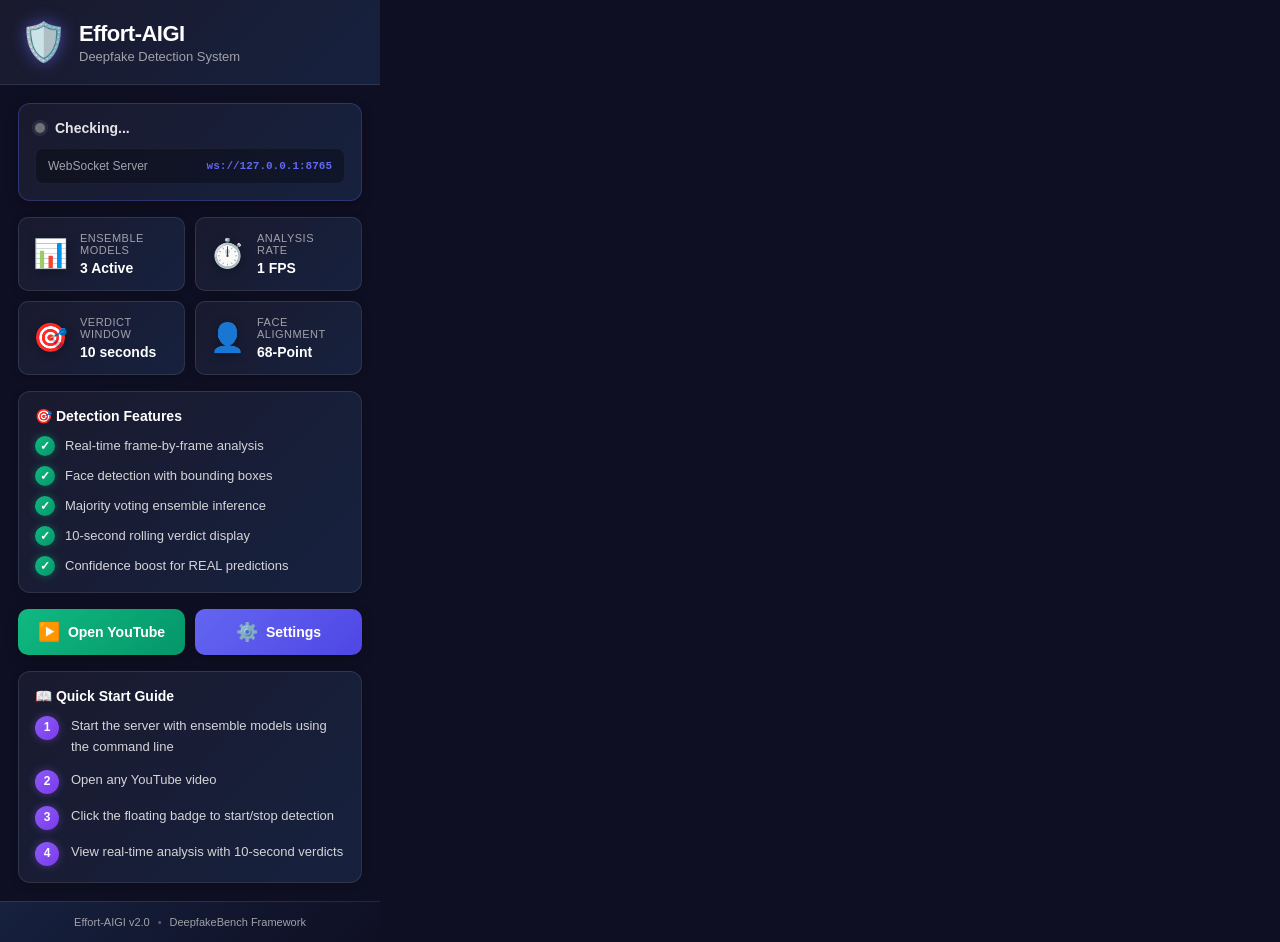
==== extension/popup.html @ 21207201 "First commit" ====
<!DOCTYPE html>
<html>
<head>
  <meta charset="UTF-8">
  <title>Effort-AIGI Deepfake Detector</title>
  <link rel="stylesheet" href="popup.css">
</head>
<body>
  <!-- Header -->
  <div class="header">
    <div class="logo-section">
      <div class="shield-icon">🛡️</div>
      <div class="title-section">
        <h1>Effort-AIGI</h1>
        <p>Deepfake Detection System</p>
      </div>
    </div>
  </div>

  <div class="content">
    <!-- Connection Status Card -->
    <div class="status-card">
      <div class="status-header">
        <div class="status-indicator-wrapper">
          <div class="status-indicator" id="server-status"></div>
          <span class="status-text" id="connection-status">Checking...</span>
        </div>
      </div>
      <div class="server-info">
        <span class="server-label">WebSocket Server</span>
        <span class="server-address">ws://127.0.0.1:8765</span>
      </div>
    </div>

    <!-- Detection Stats -->
    <div class="stats-grid">
      <div class="stat-card">
        <div class="stat-icon">📊</div>
        <div class="stat-content">
          <div class="stat-label">Ensemble Models</div>
          <div class="stat-value">3 Active</div>
        </div>
      </div>
      <div class="stat-card">
        <div class="stat-icon">⏱️</div>
        <div class="stat-content">
          <div class="stat-label">Analysis Rate</div>
          <div class="stat-value">1 FPS</div>
        </div>
      </div>
      <div class="stat-card">
        <div class="stat-icon">🎯</div>
        <div class="stat-content">
          <div class="stat-label">Verdict Window</div>
          <div class="stat-value">10 seconds</div>
        </div>
      </div>
      <div class="stat-card">
        <div class="stat-icon">👤</div>
        <div class="stat-content">
          <div class="stat-label">Face Alignment</div>
          <div class="stat-value">68-Point</div>
        </div>
      </div>
    </div>

    <!-- Features Section -->
    <div class="features-card">
      <h3 class="section-title">🎯 Detection Features</h3>
      <ul class="feature-list">
        <li>
          <span class="check-icon">✓</span>
          <span>Real-time frame-by-frame analysis</span>
        </li>
        <li>
          <span class="check-icon">✓</span>
          <span>Face detection with bounding boxes</span>
        </li>
        <li>
          <span class="check-icon">✓</span>
          <span>Majority voting ensemble inference</span>
        </li>
        <li>
          <span class="check-icon">✓</span>
          <span>10-second rolling verdict display</span>
        </li>
        <li>
          <span class="check-icon">✓</span>
          <span>Confidence boost for REAL predictions</span>
        </li>
      </ul>
    </div>

    <!-- Action Buttons -->
    <div class="action-buttons">
      <button class="btn btn-primary" id="open-youtube">
        <span class="btn-icon">▶️</span>
        <span>Open YouTube</span>
      </button>
      <button class="btn btn-secondary" id="open-settings">
        <span class="btn-icon">⚙️</span>
        <span>Settings</span>
      </button>
    </div>

    <!-- Instructions -->
    <div class="instructions-card">
      <h3 class="section-title">📖 Quick Start Guide</h3>
      <ol class="instructions-list">
        <li>
          <span class="step-number">1</span>
          <span>Start the server with ensemble models using the command line</span>
        </li>
        <li>
          <span class="step-number">2</span>
          <span>Open any YouTube video</span>
        </li>
        <li>
          <span class="step-number">3</span>
          <span>Click the floating badge to start/stop detection</span>
        </li>
        <li>
          <span class="step-number">4</span>
          <span>View real-time analysis with 10-second verdicts</span>
        </li>
      </ol>
    </div>
  </div>
  
  <div class="footer">
    <div class="footer-content">
      <span>Effort-AIGI v2.0</span>
      <span class="separator">•</span>
      <span>DeepfakeBench Framework</span>
    </div>
  </div>
  
  <script src="popup.js"></script>
</body>
</html>
---- extension/popup.css ----
/* Effort-AIGI - Modern Dark Theme */

* {
  margin: 0;
  padding: 0;
  box-sizing: border-box;
}

body {
  width: 380px;
  max-height: 600px;
  font-family: -apple-system, BlinkMacSystemFont, 'Segoe UI', Roboto, 'Helvetica Neue', sans-serif;
  background: #0f0f23;
  color: #e4e4e7;
  overflow-x: hidden;
  overflow-y: auto;
}

/* Custom Scrollbar */
body::-webkit-scrollbar {
  width: 6px;
}

body::-webkit-scrollbar-track {
  background: #1a1a2e;
}

body::-webkit-scrollbar-thumb {
  background: #3b3b5c;
  border-radius: 3px;
}

body::-webkit-scrollbar-thumb:hover {
  background: #4a4a6c;
}

/* Header */
.header {
  background: linear-gradient(135deg, #1a1a2e 0%, #16213e 100%);
  padding: 20px;
  border-bottom: 1px solid rgba(255, 255, 255, 0.1);
}

.logo-section {
  display: flex;
  align-items: center;
  gap: 12px;
}

.shield-icon {
  font-size: 38px;
  filter: drop-shadow(0 0 8px rgba(99, 102, 241, 0.6));
}

.title-section h1 {
  font-size: 22px;
  font-weight: 700;
  color: #ffffff;
  margin-bottom: 2px;
  letter-spacing: -0.5px;
}

.title-section p {
  font-size: 13px;
  color: #a1a1aa;
  font-weight: 500;
}

/* Content Area */
.content {
  padding: 18px;
}

/* Status Card */
.status-card {
  background: linear-gradient(135deg, #1a1a2e 0%, #16213e 100%);
  border: 1px solid rgba(99, 102, 241, 0.3);
  border-radius: 12px;
  padding: 16px;
  margin-bottom: 16px;
  box-shadow: 0 4px 12px rgba(0, 0, 0, 0.3);
}

.status-header {
  display: flex;
  align-items: center;
  justify-content: space-between;
  margin-bottom: 12px;
}

.status-indicator-wrapper {
  display: flex;
  align-items: center;
  gap: 10px;
}

.status-indicator {
  width: 10px;
  height: 10px;
  border-radius: 50%;
  background: #71717a;
  box-shadow: 0 0 0 3px rgba(113, 113, 122, 0.2);
  animation: pulse-checking 2s infinite;
}

.status-indicator.connected {
  background: #10b981;
  box-shadow: 0 0 12px rgba(16, 185, 129, 0.6);
  animation: pulse-connected 2s infinite;
}

.status-indicator.disconnected {
  background: #ef4444;
  box-shadow: 0 0 8px rgba(239, 68, 68, 0.5);
  animation: none;
}

@keyframes pulse-connected {
  0%, 100% {
    transform: scale(1);
    box-shadow: 0 0 12px rgba(16, 185, 129, 0.6);
  }
  50% {
    transform: scale(1.1);
    box-shadow: 0 0 16px rgba(16, 185, 129, 0.8);
  }
}

@keyframes pulse-checking {
  0%, 100% {
    opacity: 1;
  }
  50% {
    opacity: 0.5;
  }
}

.status-text {
  font-size: 14px;
  font-weight: 600;
  color: #e4e4e7;
}

.server-info {
  display: flex;
  align-items: center;
  justify-content: space-between;
  background: rgba(0, 0, 0, 0.3);
  padding: 10px 12px;
  border-radius: 8px;
  border: 1px solid rgba(255, 255, 255, 0.05);
}

.server-label {
  font-size: 12px;
  color: #a1a1aa;
  font-weight: 500;
}

.server-address {
  font-size: 11px;
  color: #6366f1;
  font-family: 'Courier New', monospace;
  font-weight: 600;
}

/* Stats Grid */
.stats-grid {
  display: grid;
  grid-template-columns: repeat(2, 1fr);
  gap: 10px;
  margin-bottom: 16px;
}

.stat-card {
  background: linear-gradient(135deg, #1a1a2e 0%, #16213e 100%);
  border: 1px solid rgba(255, 255, 255, 0.1);
  border-radius: 10px;
  padding: 14px;
  display: flex;
  align-items: center;
  gap: 12px;
  transition: all 0.3s ease;
  box-shadow: 0 2px 8px rgba(0, 0, 0, 0.2);
}

.stat-card:hover {
  transform: translateY(-2px);
  border-color: rgba(99, 102, 241, 0.5);
  box-shadow: 0 4px 12px rgba(99, 102, 241, 0.2);
}

.stat-icon {
  font-size: 28px;
  line-height: 1;
  filter: drop-shadow(0 2px 4px rgba(0, 0, 0, 0.3));
}

.stat-content {
  flex: 1;
}

.stat-label {
  font-size: 11px;
  color: #a1a1aa;
  font-weight: 500;
  margin-bottom: 4px;
  text-transform: uppercase;
  letter-spacing: 0.5px;
}

.stat-value {
  font-size: 14px;
  font-weight: 700;
  color: #ffffff;
}

/* Features Card */
.features-card {
  background: linear-gradient(135deg, #1a1a2e 0%, #16213e 100%);
  border: 1px solid rgba(255, 255, 255, 0.1);
  border-radius: 12px;
  padding: 16px;
  margin-bottom: 16px;
  box-shadow: 0 2px 8px rgba(0, 0, 0, 0.2);
}

.section-title {
  font-size: 14px;
  font-weight: 700;
  color: #ffffff;
  margin-bottom: 12px;
  display: flex;
  align-items: center;
  gap: 6px;
}

.feature-list {
  list-style: none;
  display: flex;
  flex-direction: column;
  gap: 10px;
}

.feature-list li {
  display: flex;
  align-items: center;
  gap: 10px;
  font-size: 13px;
  color: #d4d4d8;
  line-height: 1.5;
}

.check-icon {
  background: linear-gradient(135deg, #10b981 0%, #059669 100%);
  color: #ffffff;
  width: 20px;
  height: 20px;
  border-radius: 50%;
  display: flex;
  align-items: center;
  justify-content: center;
  font-size: 12px;
  font-weight: bold;
  flex-shrink: 0;
  box-shadow: 0 0 8px rgba(16, 185, 129, 0.4);
}

/* Action Buttons */
.action-buttons {
  display: flex;
  gap: 10px;
  margin-bottom: 16px;
}

.btn {
  flex: 1;
  padding: 14px 16px;
  border: none;
  border-radius: 10px;
  font-size: 14px;
  font-weight: 600;
  cursor: pointer;
  display: flex;
  align-items: center;
  justify-content: center;
  gap: 8px;
  transition: all 0.3s ease;
  font-family: inherit;
  box-shadow: 0 4px 12px rgba(0, 0, 0, 0.3);
}

.btn-icon {
  font-size: 18px;
  line-height: 1;
}

.btn-primary {
  background: linear-gradient(135deg, #10b981 0%, #059669 100%);
  color: #ffffff;
}

.btn-primary:hover {
  transform: translateY(-2px);
  box-shadow: 0 6px 16px rgba(16, 185, 129, 0.5);
}

.btn-primary:active {
  transform: translateY(0);
}

.btn-secondary {
  background: linear-gradient(135deg, #6366f1 0%, #4f46e5 100%);
  color: #ffffff;
}

.btn-secondary:hover {
  transform: translateY(-2px);
  box-shadow: 0 6px 16px rgba(99, 102, 241, 0.5);
}

.btn-secondary:active {
  transform: translateY(0);
}

/* Instructions Card */
.instructions-card {
  background: linear-gradient(135deg, #1a1a2e 0%, #16213e 100%);
  border: 1px solid rgba(255, 255, 255, 0.1);
  border-radius: 12px;
  padding: 16px;
  box-shadow: 0 2px 8px rgba(0, 0, 0, 0.2);
}

.instructions-list {
  list-style: none;
  display: flex;
  flex-direction: column;
  gap: 12px;
}

.instructions-list li {
  display: flex;
  align-items: flex-start;
  gap: 12px;
  font-size: 13px;
  color: #d4d4d8;
  line-height: 1.6;
}

.step-number {
  background: linear-gradient(135deg, #8b5cf6 0%, #7c3aed 100%);
  color: #ffffff;
  width: 24px;
  height: 24px;
  border-radius: 50%;
  display: flex;
  align-items: center;
  justify-content: center;
  font-weight: 700;
  font-size: 12px;
  flex-shrink: 0;
  box-shadow: 0 0 8px rgba(139, 92, 246, 0.4);
}

/* Footer */
.footer {
  background: linear-gradient(135deg, #16213e 0%, #0f0f23 100%);
  padding: 14px 20px;
  border-top: 1px solid rgba(255, 255, 255, 0.1);
}

.footer-content {
  display: flex;
  align-items: center;
  justify-content: center;
  gap: 8px;
  font-size: 11px;
  color: #a1a1aa;
  font-weight: 500;
}

.separator {
  opacity: 0.5;
}
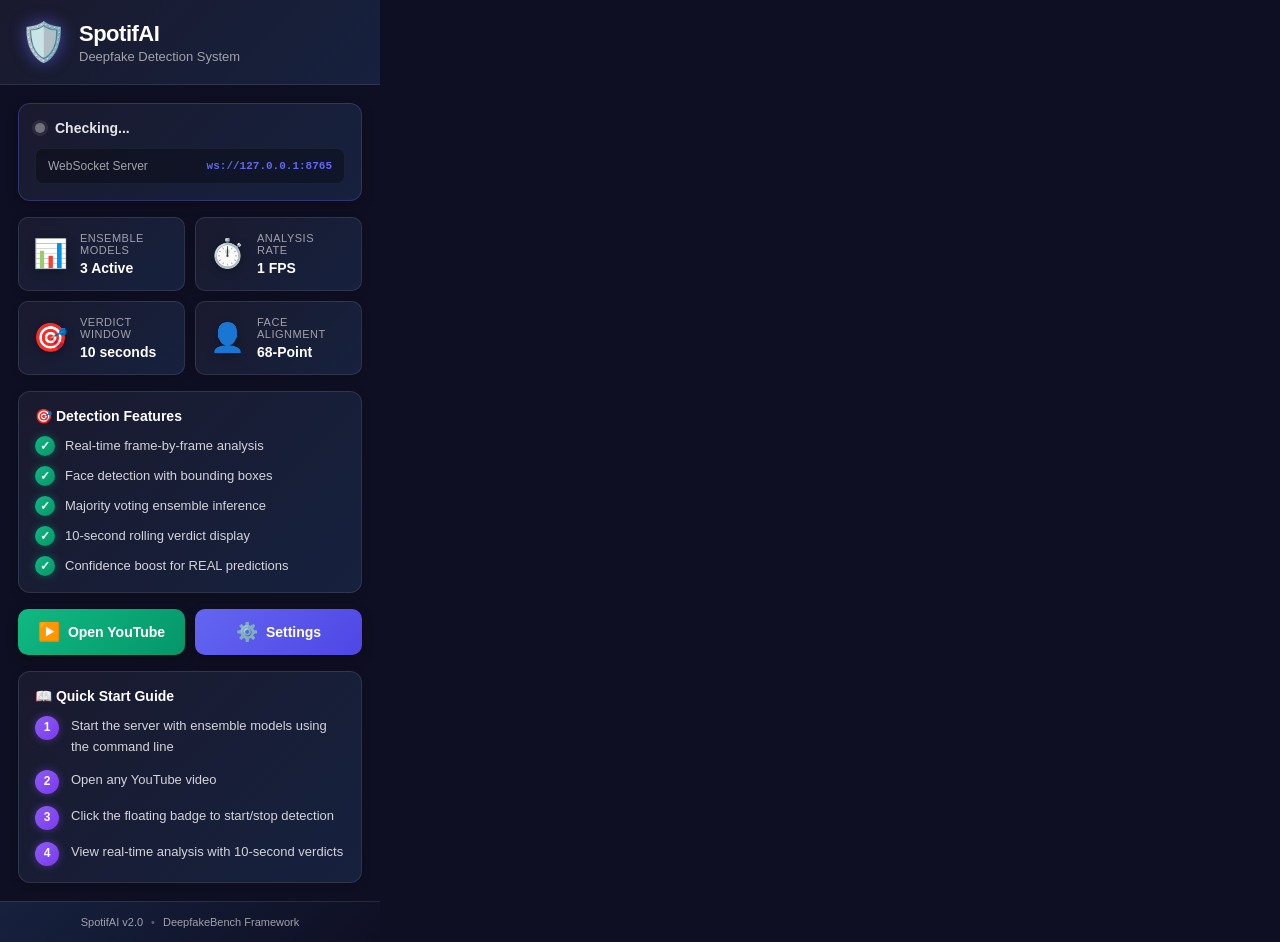
==== commit e32dfc42: "Giving project a new namw" ====
--- a/extension/popup.html
+++ b/extension/popup.html
@@ -2,7 +2,7 @@
 <html>
 <head>
   <meta charset="UTF-8">
-  <title>Effort-AIGI Deepfake Detector</title>
+  <title>SpotifAI - Deepfake Detector</title>
   <link rel="stylesheet" href="popup.css">
 </head>
 <body>
@@ -11,7 +11,7 @@
     <div class="logo-section">
       <div class="shield-icon">🛡️</div>
       <div class="title-section">
-        <h1>Effort-AIGI</h1>
+        <h1>SpotifAI</h1>
         <p>Deepfake Detection System</p>
       </div>
     </div>
@@ -129,7 +129,7 @@
   
   <div class="footer">
     <div class="footer-content">
-      <span>Effort-AIGI v2.0</span>
+      <span>SpotifAI v2.0</span>
       <span class="separator">•</span>
       <span>DeepfakeBench Framework</span>
     </div>
--- a/extension/popup.css
+++ b/extension/popup.css
@@ -1,4 +1,4 @@
-/* Effort-AIGI - Modern Dark Theme */
+/* SpotifAI - Modern Dark Theme */
 
 * {
   margin: 0;
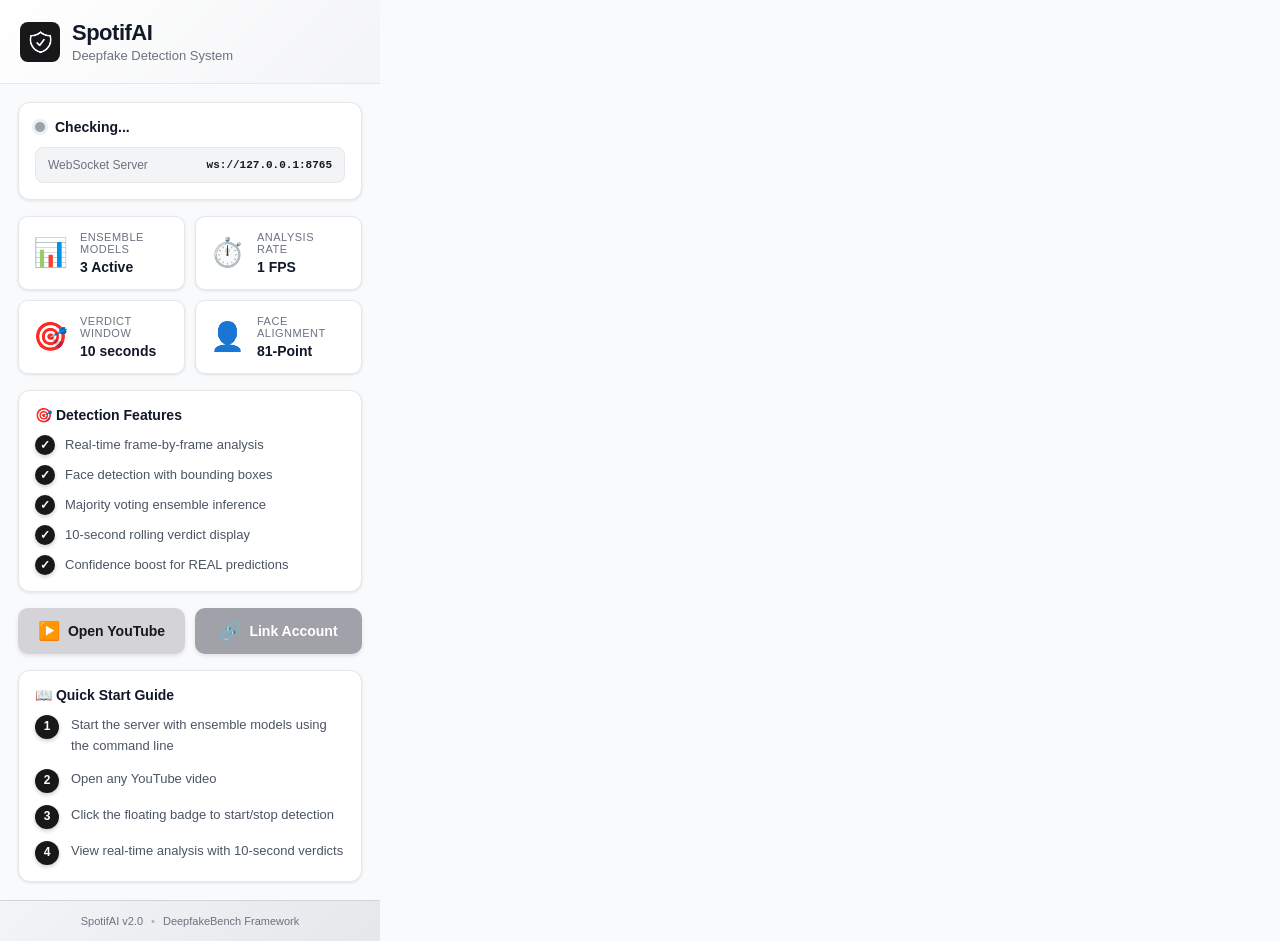
==== commit 6395cf64: "Implemented the Frontend deepfake detection site" ====
--- a/extension/popup.html
+++ b/extension/popup.html
@@ -3,13 +3,14 @@
 <head>
   <meta charset="UTF-8">
   <title>SpotifAI - Deepfake Detector</title>
+  <link rel="icon" type="image/png" href="icons/favicon.png">
   <link rel="stylesheet" href="popup.css">
 </head>
 <body>
   <!-- Header -->
   <div class="header">
     <div class="logo-section">
-      <div class="shield-icon">🛡️</div>
+      <img src="icons/favicon.png" alt="SpotifAI Logo" class="logo-image" style="width: 40px; height: 40px; border-radius: 8px;">
       <div class="title-section">
         <h1>SpotifAI</h1>
         <p>Deepfake Detection System</p>
@@ -59,7 +60,7 @@
         <div class="stat-icon">👤</div>
         <div class="stat-content">
           <div class="stat-label">Face Alignment</div>
-          <div class="stat-value">68-Point</div>
+          <div class="stat-value">81-Point</div>
         </div>
       </div>
     </div>
@@ -97,9 +98,9 @@
         <span class="btn-icon">▶️</span>
         <span>Open YouTube</span>
       </button>
-      <button class="btn btn-secondary" id="open-settings">
-        <span class="btn-icon">⚙️</span>
-        <span>Settings</span>
+      <button class="btn btn-secondary" id="link-account">
+        <span class="btn-icon">🔗</span>
+        <span>Link Account</span>
       </button>
     </div>
 
--- a/extension/popup.css
+++ b/extension/popup.css
@@ -1,4 +1,4 @@
-/* SpotifAI - Modern Dark Theme */
+/* SpotifAI - Modern Light Theme */
 
 * {
   margin: 0;
@@ -10,8 +10,8 @@
   width: 380px;
   max-height: 600px;
   font-family: -apple-system, BlinkMacSystemFont, 'Segoe UI', Roboto, 'Helvetica Neue', sans-serif;
-  background: #0f0f23;
-  color: #e4e4e7;
+  background: #f9fafb;
+  color: #111827;
   overflow-x: hidden;
   overflow-y: auto;
 }
@@ -22,23 +22,23 @@
 }
 
 body::-webkit-scrollbar-track {
-  background: #1a1a2e;
+  background: #e5e7eb;
 }
 
 body::-webkit-scrollbar-thumb {
-  background: #3b3b5c;
+  background: #9ca3af;
   border-radius: 3px;
 }
 
 body::-webkit-scrollbar-thumb:hover {
-  background: #4a4a6c;
+  background: #6b7280;
 }
 
 /* Header */
 .header {
-  background: linear-gradient(135deg, #1a1a2e 0%, #16213e 100%);
+  background: linear-gradient(135deg, #ffffff 0%, #f3f4f6 100%);
   padding: 20px;
-  border-bottom: 1px solid rgba(255, 255, 255, 0.1);
+  border-bottom: 1px solid #e5e7eb;
 }
 
 .logo-section {
@@ -49,20 +49,20 @@
 
 .shield-icon {
   font-size: 38px;
-  filter: drop-shadow(0 0 8px rgba(99, 102, 241, 0.6));
+  filter: drop-shadow(0 0 8px rgba(99, 102, 241, 0.3));
 }
 
 .title-section h1 {
   font-size: 22px;
   font-weight: 700;
-  color: #ffffff;
+  color: #111827;
   margin-bottom: 2px;
   letter-spacing: -0.5px;
 }
 
 .title-section p {
   font-size: 13px;
-  color: #a1a1aa;
+  color: #6b7280;
   font-weight: 500;
 }
 
@@ -73,12 +73,12 @@
 
 /* Status Card */
 .status-card {
-  background: linear-gradient(135deg, #1a1a2e 0%, #16213e 100%);
-  border: 1px solid rgba(99, 102, 241, 0.3);
+  background: #ffffff;
+  border: 1px solid #e5e7eb;
   border-radius: 12px;
   padding: 16px;
   margin-bottom: 16px;
-  box-shadow: 0 4px 12px rgba(0, 0, 0, 0.3);
+  box-shadow: 0 1px 3px rgba(0, 0, 0, 0.1);
 }
 
 .status-header {
@@ -98,31 +98,31 @@
   width: 10px;
   height: 10px;
   border-radius: 50%;
-  background: #71717a;
-  box-shadow: 0 0 0 3px rgba(113, 113, 122, 0.2);
+  background: #9ca3af;
+  box-shadow: 0 0 0 3px rgba(156, 163, 175, 0.2);
   animation: pulse-checking 2s infinite;
 }
 
 .status-indicator.connected {
-  background: #10b981;
-  box-shadow: 0 0 12px rgba(16, 185, 129, 0.6);
+  background: rgb(24, 24, 27);
+  box-shadow: 0 0 12px rgba(24, 24, 27, 0.3);
   animation: pulse-connected 2s infinite;
 }
 
 .status-indicator.disconnected {
-  background: #ef4444;
-  box-shadow: 0 0 8px rgba(239, 68, 68, 0.5);
+  background: rgb(82, 82, 91);
+  box-shadow: 0 0 8px rgba(82, 82, 91, 0.3);
   animation: none;
 }
 
 @keyframes pulse-connected {
   0%, 100% {
     transform: scale(1);
-    box-shadow: 0 0 12px rgba(16, 185, 129, 0.6);
+    box-shadow: 0 0 12px rgba(24, 24, 27, 0.3);
   }
   50% {
     transform: scale(1.1);
-    box-shadow: 0 0 16px rgba(16, 185, 129, 0.8);
+    box-shadow: 0 0 16px rgba(24, 24, 27, 0.5);
   }
 }
 
@@ -138,28 +138,28 @@
 .status-text {
   font-size: 14px;
   font-weight: 600;
-  color: #e4e4e7;
+  color: #111827;
 }
 
 .server-info {
   display: flex;
   align-items: center;
   justify-content: space-between;
-  background: rgba(0, 0, 0, 0.3);
+  background: #f3f4f6;
   padding: 10px 12px;
   border-radius: 8px;
-  border: 1px solid rgba(255, 255, 255, 0.05);
+  border: 1px solid #e5e7eb;
 }
 
 .server-label {
   font-size: 12px;
-  color: #a1a1aa;
+  color: #6b7280;
   font-weight: 500;
 }
 
 .server-address {
   font-size: 11px;
-  color: #6366f1;
+  color: rgb(24, 24, 27);
   font-family: 'Courier New', monospace;
   font-weight: 600;
 }
@@ -173,27 +173,26 @@
 }
 
 .stat-card {
-  background: linear-gradient(135deg, #1a1a2e 0%, #16213e 100%);
-  border: 1px solid rgba(255, 255, 255, 0.1);
+  background: #ffffff;
+  border: 1px solid #e5e7eb;
   border-radius: 10px;
   padding: 14px;
   display: flex;
   align-items: center;
   gap: 12px;
   transition: all 0.3s ease;
-  box-shadow: 0 2px 8px rgba(0, 0, 0, 0.2);
+  box-shadow: 0 1px 3px rgba(0, 0, 0, 0.1);
 }
 
 .stat-card:hover {
   transform: translateY(-2px);
-  border-color: rgba(99, 102, 241, 0.5);
-  box-shadow: 0 4px 12px rgba(99, 102, 241, 0.2);
+  border-color: rgb(63, 63, 70);
+  box-shadow: 0 4px 12px rgba(63, 63, 70, 0.15);
 }
 
 .stat-icon {
   font-size: 28px;
   line-height: 1;
-  filter: drop-shadow(0 2px 4px rgba(0, 0, 0, 0.3));
 }
 
 .stat-content {
@@ -202,7 +201,7 @@
 
 .stat-label {
   font-size: 11px;
-  color: #a1a1aa;
+  color: #6b7280;
   font-weight: 500;
   margin-bottom: 4px;
   text-transform: uppercase;
@@ -212,23 +211,23 @@
 .stat-value {
   font-size: 14px;
   font-weight: 700;
-  color: #ffffff;
+  color: #111827;
 }
 
 /* Features Card */
 .features-card {
-  background: linear-gradient(135deg, #1a1a2e 0%, #16213e 100%);
-  border: 1px solid rgba(255, 255, 255, 0.1);
+  background: #ffffff;
+  border: 1px solid #e5e7eb;
   border-radius: 12px;
   padding: 16px;
   margin-bottom: 16px;
-  box-shadow: 0 2px 8px rgba(0, 0, 0, 0.2);
+  box-shadow: 0 1px 3px rgba(0, 0, 0, 0.1);
 }
 
 .section-title {
   font-size: 14px;
   font-weight: 700;
-  color: #ffffff;
+  color: #111827;
   margin-bottom: 12px;
   display: flex;
   align-items: center;
@@ -247,12 +246,12 @@
   align-items: center;
   gap: 10px;
   font-size: 13px;
-  color: #d4d4d8;
+  color: #4b5563;
   line-height: 1.5;
 }
 
 .check-icon {
-  background: linear-gradient(135deg, #10b981 0%, #059669 100%);
+  background: rgb(24, 24, 27);
   color: #ffffff;
   width: 20px;
   height: 20px;
@@ -263,7 +262,7 @@
   font-size: 12px;
   font-weight: bold;
   flex-shrink: 0;
-  box-shadow: 0 0 8px rgba(16, 185, 129, 0.4);
+  box-shadow: 0 2px 4px rgba(0, 0, 0, 0.2);
 }
 
 /* Action Buttons */
@@ -287,7 +286,7 @@
   gap: 8px;
   transition: all 0.3s ease;
   font-family: inherit;
-  box-shadow: 0 4px 12px rgba(0, 0, 0, 0.3);
+  box-shadow: 0 2px 4px rgba(0, 0, 0, 0.1);
 }
 
 .btn-icon {
@@ -296,13 +295,14 @@
 }
 
 .btn-primary {
-  background: linear-gradient(135deg, #10b981 0%, #059669 100%);
-  color: #ffffff;
+  background: rgb(212, 212, 216);
+  color: rgb(24, 24, 27);
 }
 
 .btn-primary:hover {
+  background: rgb(228, 228, 231);
   transform: translateY(-2px);
-  box-shadow: 0 6px 16px rgba(16, 185, 129, 0.5);
+  box-shadow: 0 6px 16px rgba(0, 0, 0, 0.15);
 }
 
 .btn-primary:active {
@@ -310,26 +310,44 @@
 }
 
 .btn-secondary {
-  background: linear-gradient(135deg, #6366f1 0%, #4f46e5 100%);
-  color: #ffffff;
+  background: rgb(161, 161, 170);
+  color: white;
 }
 
 .btn-secondary:hover {
+  background: rgb(212, 212, 216);
+  color: rgb(24, 24, 27);
   transform: translateY(-2px);
-  box-shadow: 0 6px 16px rgba(99, 102, 241, 0.5);
+  box-shadow: 0 6px 16px rgba(0, 0, 0, 0.15);
 }
 
 .btn-secondary:active {
   transform: translateY(0);
 }
 
+.btn-success {
+  background: rgb(212, 212, 216) !important;
+  color: rgb(24, 24, 27) !important;
+  opacity: 0.95;
+  cursor: pointer;
+}
+
+.btn-success:hover {
+  opacity: 1;
+  transform: translateY(-2px);
+}
+
+.btn-success:active {
+  transform: translateY(0);
+}
+
 /* Instructions Card */
 .instructions-card {
-  background: linear-gradient(135deg, #1a1a2e 0%, #16213e 100%);
-  border: 1px solid rgba(255, 255, 255, 0.1);
+  background: #ffffff;
+  border: 1px solid #e5e7eb;
   border-radius: 12px;
   padding: 16px;
-  box-shadow: 0 2px 8px rgba(0, 0, 0, 0.2);
+  box-shadow: 0 1px 3px rgba(0, 0, 0, 0.1);
 }
 
 .instructions-list {
@@ -344,12 +362,12 @@
   align-items: flex-start;
   gap: 12px;
   font-size: 13px;
-  color: #d4d4d8;
+  color: #4b5563;
   line-height: 1.6;
 }
 
 .step-number {
-  background: linear-gradient(135deg, #8b5cf6 0%, #7c3aed 100%);
+  background: rgb(24, 24, 27);
   color: #ffffff;
   width: 24px;
   height: 24px;
@@ -360,14 +378,14 @@
   font-weight: 700;
   font-size: 12px;
   flex-shrink: 0;
-  box-shadow: 0 0 8px rgba(139, 92, 246, 0.4);
+  box-shadow: 0 2px 4px rgba(0, 0, 0, 0.2);
 }
 
 /* Footer */
 .footer {
-  background: linear-gradient(135deg, #16213e 0%, #0f0f23 100%);
+  background: linear-gradient(135deg, #f3f4f6 0%, #e5e7eb 100%);
   padding: 14px 20px;
-  border-top: 1px solid rgba(255, 255, 255, 0.1);
+  border-top: 1px solid #d1d5db;
 }
 
 .footer-content {
@@ -376,10 +394,97 @@
   justify-content: center;
   gap: 8px;
   font-size: 11px;
-  color: #a1a1aa;
+  color: #6b7280;
   font-weight: 500;
 }
 
 .separator {
   opacity: 0.5;
+}
+
+/* Modal Overlay */
+.modal-overlay {
+  display: none;
+  position: fixed;
+  top: 0;
+  left: 0;
+  right: 0;
+  bottom: 0;
+  background: rgba(0, 0, 0, 0.5);
+  z-index: 1000;
+  align-items: center;
+  justify-content: center;
+}
+
+.modal-overlay.active {
+  display: flex;
+}
+
+.modal-content {
+  background: #ffffff;
+  border-radius: 12px;
+  padding: 24px;
+  width: 90%;
+  max-width: 320px;
+  box-shadow: 0 10px 25px rgba(0, 0, 0, 0.2);
+}
+
+.modal-title {
+  font-size: 18px;
+  font-weight: 700;
+  color: #111827;
+  margin-bottom: 16px;
+  text-align: center;
+}
+
+.modal-input {
+  width: 100%;
+  padding: 12px;
+  border: 2px solid #e5e7eb;
+  border-radius: 8px;
+  font-size: 14px;
+  font-family: 'Courier New', monospace;
+  margin-bottom: 16px;
+  transition: border-color 0.2s;
+}
+
+.modal-input:focus {
+  outline: none;
+  border-color: rgb(24, 24, 27);
+}
+
+.modal-actions {
+  display: flex;
+  gap: 10px;
+}
+
+.modal-btn {
+  flex: 1;
+  padding: 12px;
+  border: none;
+  border-radius: 8px;
+  font-size: 14px;
+  font-weight: 600;
+  cursor: pointer;
+  transition: all 0.2s;
+}
+
+.modal-btn-primary {
+  background: rgb(212, 212, 216);
+  color: rgb(24, 24, 27);
+}
+
+.modal-btn-primary:hover {
+  background: rgb(228, 228, 231);
+  transform: translateY(-2px);
+  box-shadow: 0 4px 12px rgba(0, 0, 0, 0.15);
+}
+
+.modal-btn-secondary {
+  background: #f3f4f6;
+  color: #6b7280;
+}
+
+.modal-btn-secondary:hover {
+  background: #e5e7eb;
 }
